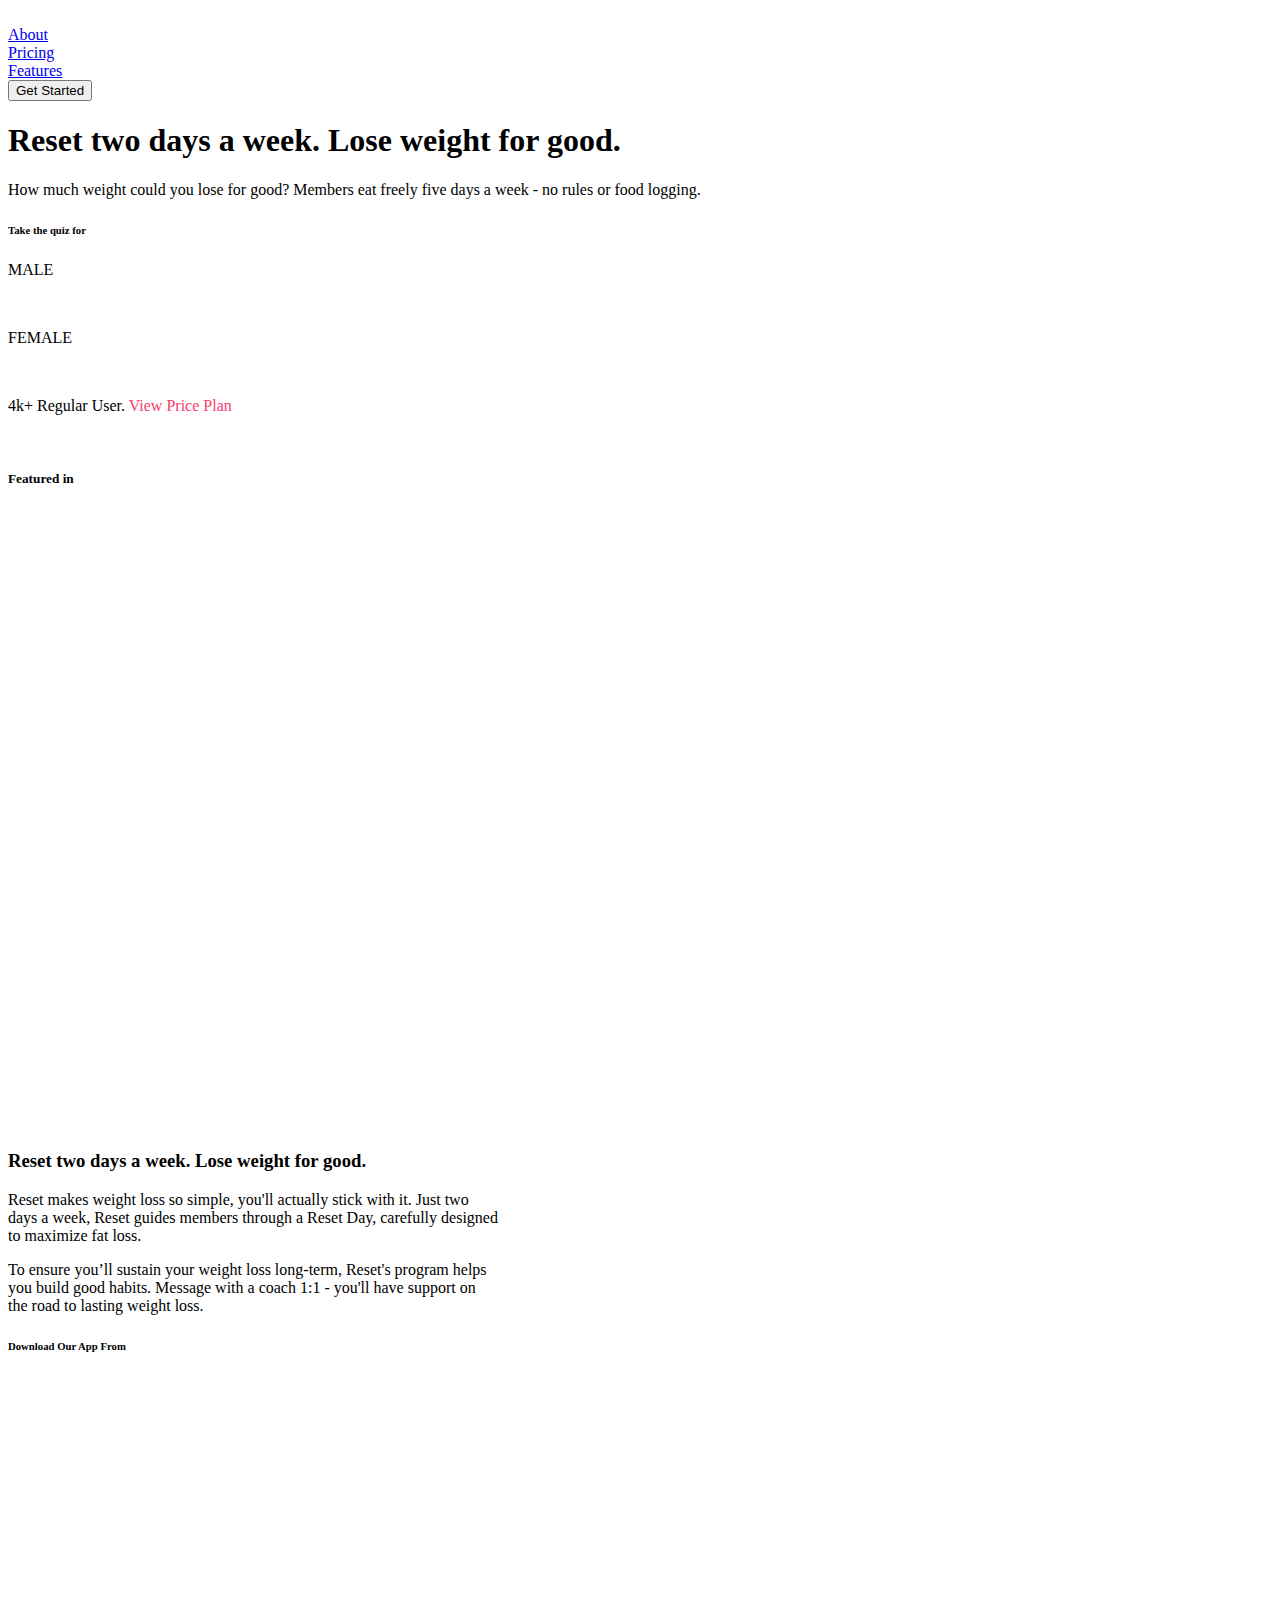
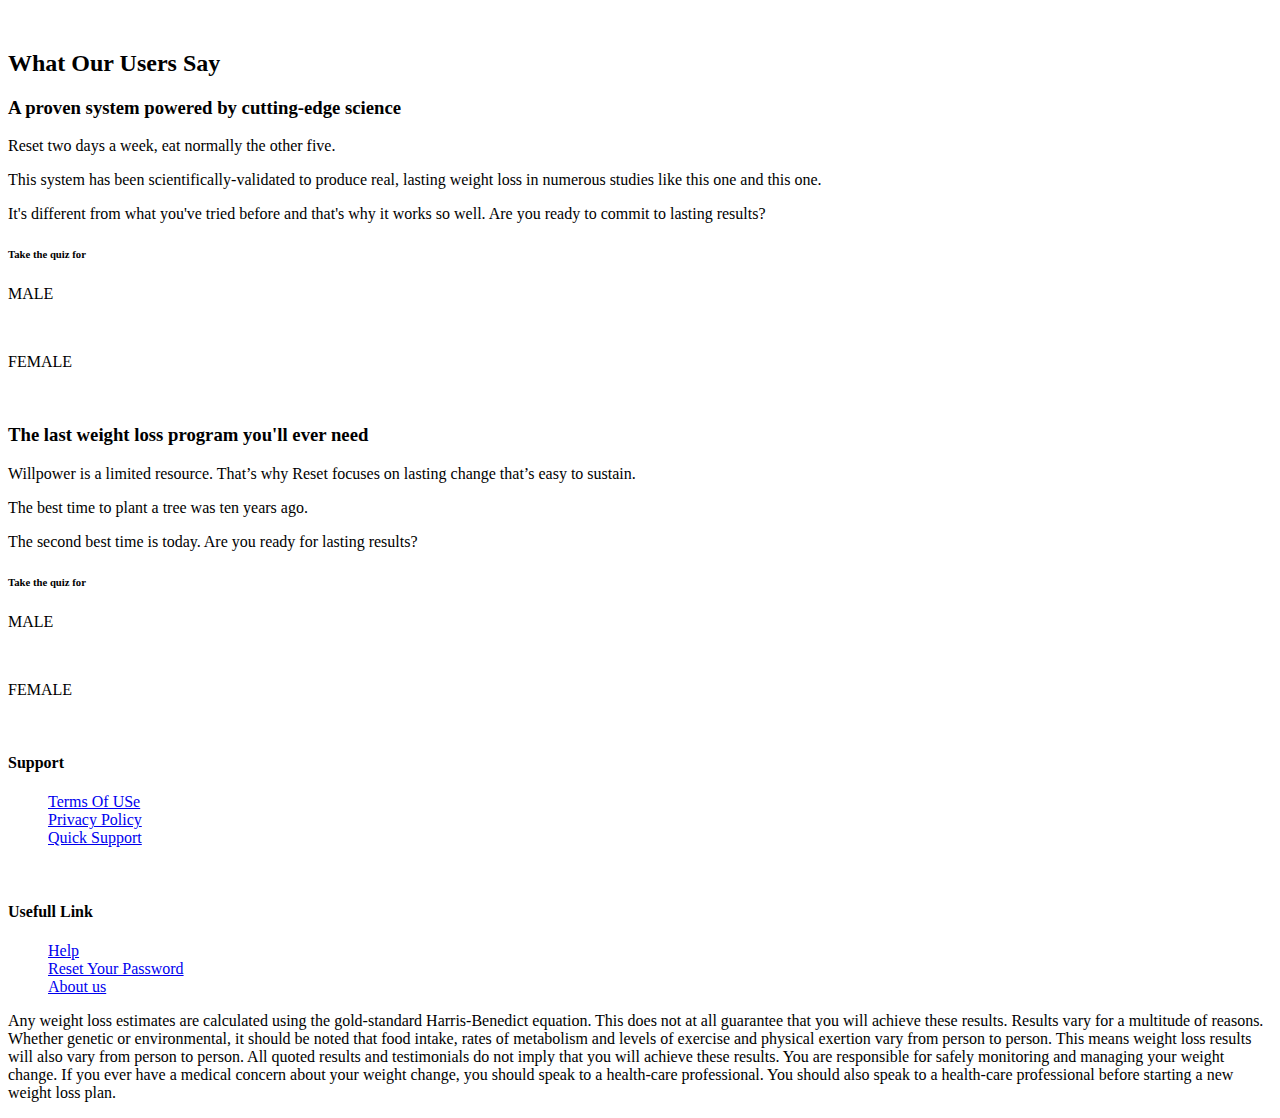
==== index.html @ f55be678 "Add files via upload" ====
<!DOCTYPE html>
<html lang="ru">

<head>
    <meta charset="UTF-8">
    <meta http-equiv="X-UA-Compatible" content="IE=edge">
    <link
    rel="stylesheet"
    href="https://cdnjs.cloudflare.com/ajax/libs/animate.css/4.1.1/animate.min.css"
  />
    <link rel="stylesheet" href="/css/css.css">
    <link rel="preconnect" href="https://fonts.gstatic.com">
    <link
        href="https://fonts.googleapis.com/css2?family=Poppins:ital,wght@0,100;0,200;0,300;0,400;0,500;0,600;0,700;1,100;1,200;1,300;1,400;1,500;1,600;1,700&display=swap"
        rel="stylesheet">
        <link
        rel="stylesheet"
        href="https://cdnjs.cloudflare.com/ajax/libs/animate.css/4.1.1/animate.min.css"
      />
    <meta name="viewport" content="width=device-width, initial-scale=1.0">
    <title>Lose your wieght</title>
</head>

<body>
    <div class="container">
        <header class="header">
            <div class="logo"><img src="/image/logo.png" alt="" width="75px"></div>
            <div class="menu">
                <div id="nav"> <a href="#">About</a></div>
                <div id="nav"> <a href="#">Pricing</a></div>
                <div id="nav"> <a href="#">Features</a></div>

            </div>
            <div>
                <button class="startButton">Get Started</button>
            </div>
        </header>

        <section class="firstSection">
            <div class="text animate__animated animate__fadeInLeft">
                <h1>Reset two days a week.
                    Lose weight for good.</h1>
                <p>How much weight could you lose for good? Members eat freely five days a week - no rules or food
                    logging.</p>
                <h6>Take the quiz for</h6>
                <div class="quizButtons">
                    <div class="maleButton">
                        <div>
                            <p>MALE</p>
                        </div><a href="#"><img src="/image/arrow.png" class="arr" alt=""></a>
                    </div>
                    <div class="femaleButton">
                        <p>FEMALE</p><a href="#"><img src="/image/arrow.png" alt=""></a>
                    </div>
                </div>
                <div class="users" style="display: flex; align-items: center;"><img src="/image/users.png" alt="">
                    <p>4k+ Regular User. <span style="color: #F83D69; cursor: pointer;">View Price Plan</span> </p>
                </div>
            </div>
            <div class="firstImage animate__animated animate__fadeInRight">
                <img src="/image/firstImage.png" alt="">
            </div>
        </section>
        <section class="secondSection">
            <h5>Featured in</h5>

            <img class="animate__animated animate__fadeIn" src="/image/image.png" alt="">

            <div class="content">
                <div class="secondImage animate__animated animate__fadeInLeft" style="width: 560px;
        height: 604px;"></div>
                <div class="secondText animate__animated animate__fadeInRight" style="width: 491px;
        height: 480px;">
                    <h3>Reset two days a week.
                        Lose weight for good.</h3>
                    <p>Reset makes weight loss so simple, you'll actually stick with it. Just two days a week, Reset
                        guides members through a Reset Day, carefully designed to maximize fat loss.</p>
                    <p>To ensure you’ll sustain your weight loss long-term, Reset's program helps you build good habits.
                        Message with a coach 1:1 - you'll have support on the road to lasting weight loss.</p>
                    <h6>Download Our App From</h6>
                    <div class="linksForApps">
                        <a href="#"><img src="/image/appStore.png" alt=""></a>
                        <a href="#"><img src="/image/googlePlay.png" alt=""></a></div>
                </div>

            </div>
        </section>

    </div>
    <section class="sectionThree">
        <div class="container">
            <h2>What Our Users Say</h2>
            <div class="comments">
                <div class="userComment"></div>
                <div class="userComment"></div>
                <div class="userComment"></div>
            </div>
        </div>
    </section>
    <section class="sectionFour">
        <div class="container">
            <div class="info">
                <div class="textInfo">
                    <h3>A proven system powered by cutting-edge science</h3>
                    <p>Reset two days a week, eat normally the other five.</p>
                    <p>This system has been scientifically-validated to produce real, lasting weight loss in numerous
                        studies like this one and this one.</p>
                    <p>It's different from what you've tried before and that's why it works so well. Are you ready to
                        commit to lasting results?</p>
                    <h6>Take the quiz for</h6>
                    <div class="quizButtons">
                        <div class="maleButton">
                            <div>
                                <p>MALE</p>
                            </div><a href="#"><img src="/image/arrow.png" class="arr" alt=""></a>
                        </div>
                        <div class="femaleButton">
                            <p>FEMALE</p><a href="#"><img src="/image/arrow.png" alt=""></a>
                        </div>
                    </div>
                </div>
                <div class="infoImg">

                </div>
            </div>
            <div class="secondInfo">
                <div class="secondInfoImg">

                </div>
                <div class="secondTextInfo">
                    <h3>The last weight loss program you'll ever need</h3>
                    <p>Willpower is a limited resource. That’s why Reset focuses on lasting change that’s easy to
                        sustain.</p>
                    <p>The best time to plant a tree was ten years ago.</p>
                    <p>The second best time is today. Are you ready for lasting results?</p>
                    <h6>Take the quiz for</h6>
                    <div class="quizButtons">
                        <div class="maleButton">
                            <div>
                                <p>MALE</p>
                            </div><a href="#"><img src="/image/arrow.png" class="arr" alt=""></a>
                        </div>
                        <div class="femaleButton">
                            <p>FEMALE</p><a href="#"><img src="/image/arrow.png" alt=""></a>
                        </div>
                    </div>
                </div>
            </div>
        </div>
    </section>
    <footer>
        <div class="container">
            <div class="colums">
                <div class="support">

                    <h4>Support</h4>
                    <ul type="none">
                        <li> <a href="#">Terms Of USe</a></li>
                        <li> <a href="#">Privacy Policy</a></li>
                        <li> <a href="#">Quick Support</a></li>
                    </ul>

                </div>
                <div class="logo">
                    <center>
                        <img src="/image/logo.png" alt=""><img src="/image/image21.png" alt="">
                    </center>
                </div>
                <div class="links">
                    <h4>Usefull Link</h4>
                    <ul type="none">
                        <li> <a href="#">Help</a></li>
                        <li> <a href="#">Reset Your Password</a></li>
                        <li> <a href="#">About us</a></li>
                    </ul>
                </div>
            </div>
            <p id="footer">Any weight loss estimates are calculated using the gold-standard Harris-Benedict equation. This does not at all guarantee that you will achieve these results. Results vary for a multitude of reasons. Whether genetic or environmental, it should be noted that food intake, rates of metabolism and levels of exercise and physical exertion vary from person to person. This means weight loss results will also vary from person to person. All quoted results and testimonials do not imply that you will achieve these results. You are responsible for safely monitoring and managing your weight change. If you ever have a medical concern about your weight change, you should speak to a health-care professional. You should also speak to a health-care professional before starting a new weight loss plan.</p>
        </div>
    </footer>
</body>

</html>
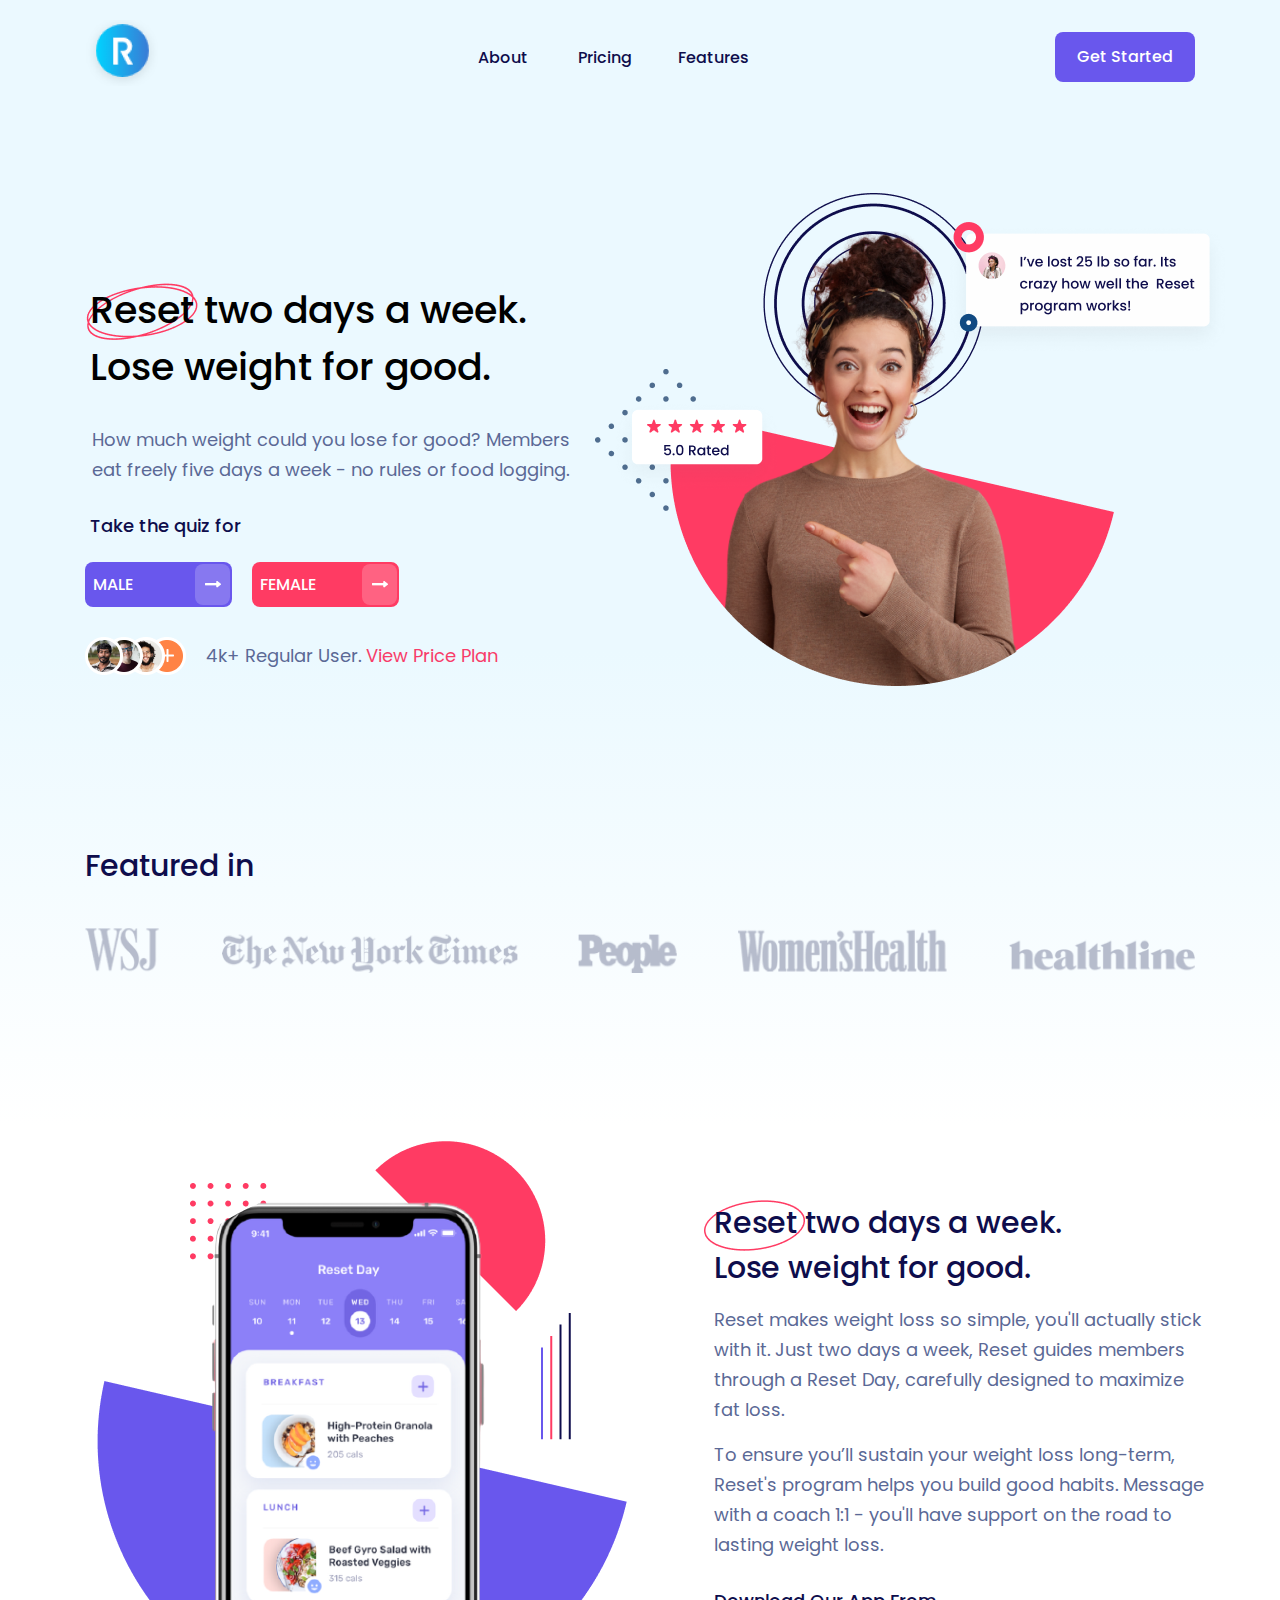
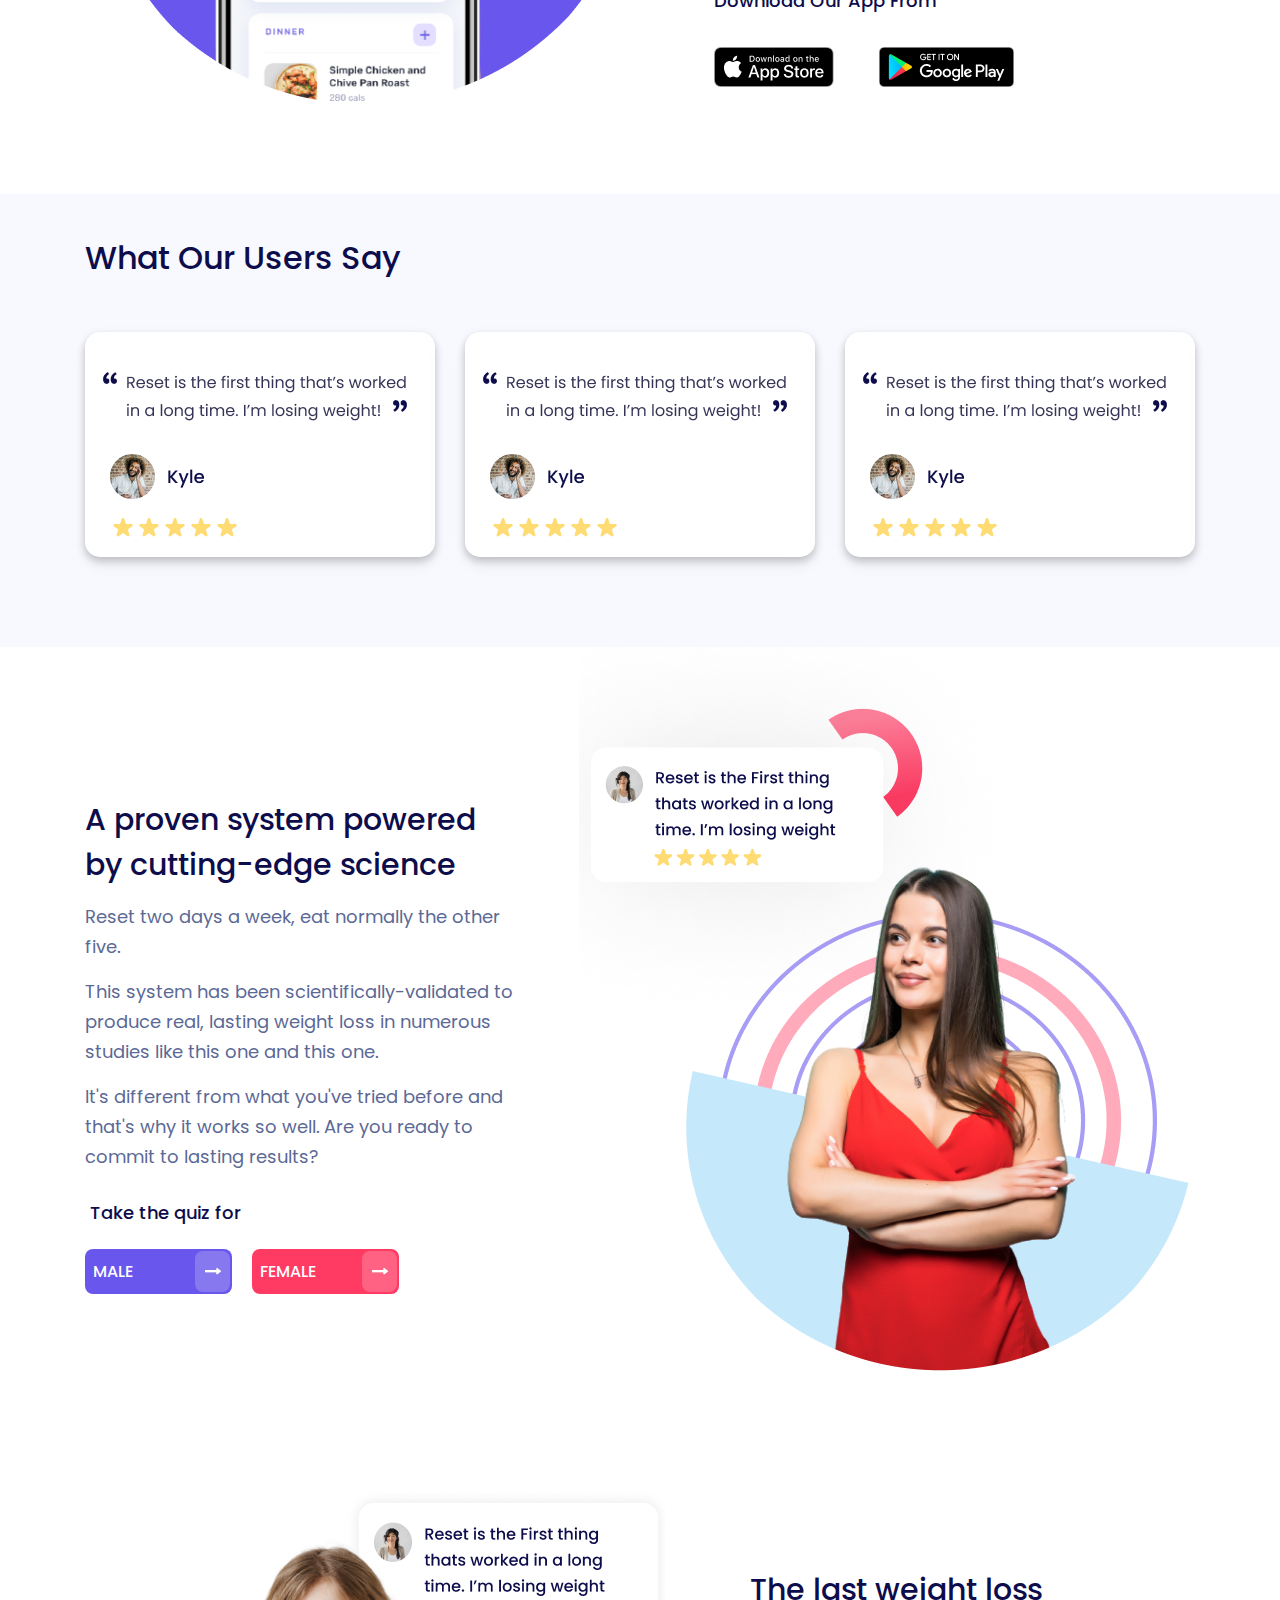
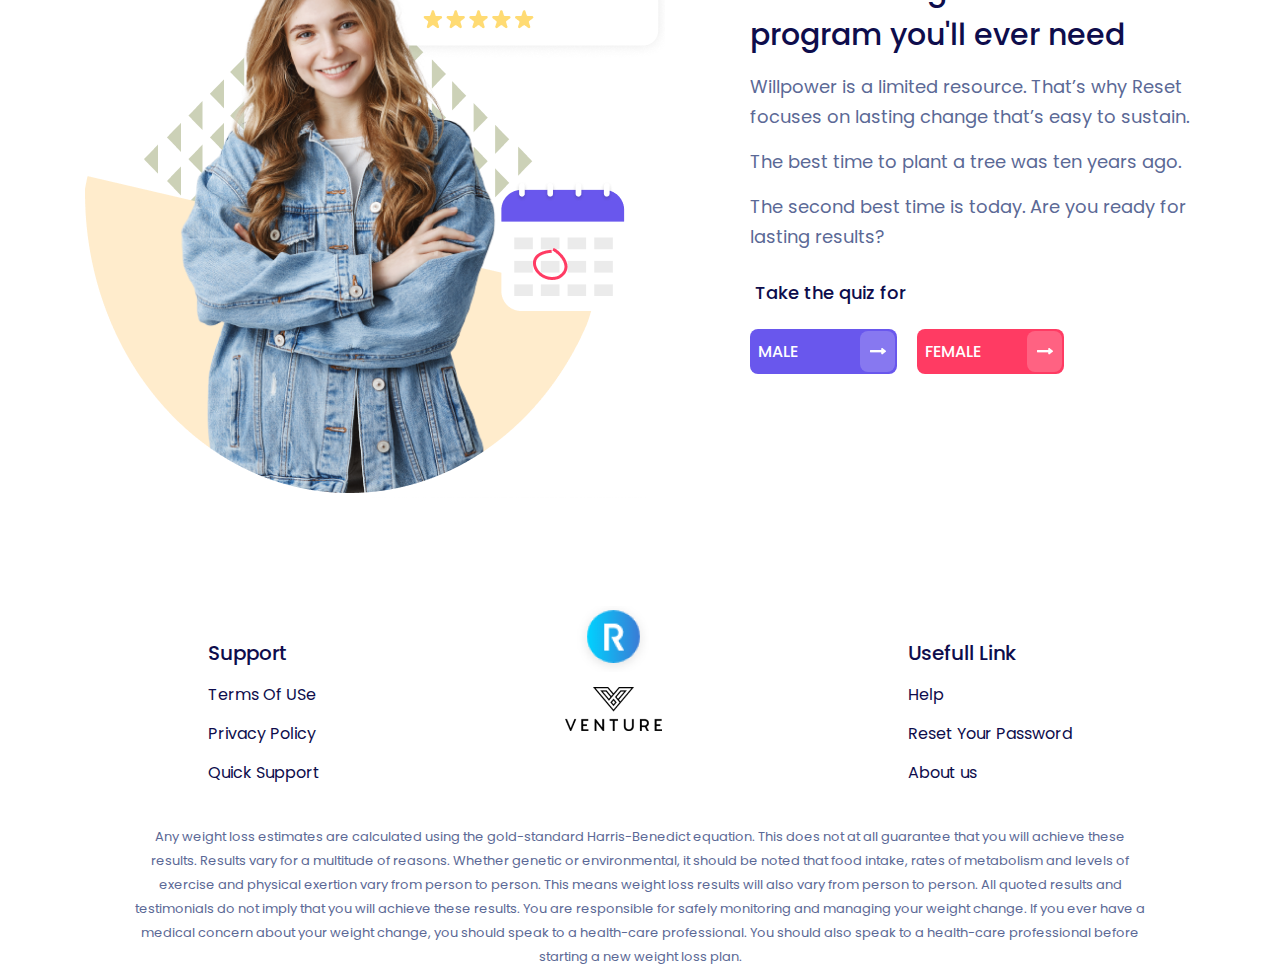
==== commit 07b486b8: "Add files via upload" ====
--- a/index.html
+++ b/index.html
@@ -4,19 +4,12 @@
 <head>
     <meta charset="UTF-8">
     <meta http-equiv="X-UA-Compatible" content="IE=edge">
-    <link
-    rel="stylesheet"
-    href="https://cdnjs.cloudflare.com/ajax/libs/animate.css/4.1.1/animate.min.css"
-  />
-    <link rel="stylesheet" href="/css/css.css">
+    <link rel="stylesheet"   href="https://cdnjs.cloudflare.com/ajax/libs/animate.css/4.1.1/animate.min.css" />
+    <link rel="stylesheet" href="css/css.css">
     <link rel="preconnect" href="https://fonts.gstatic.com">
-    <link
-        href="https://fonts.googleapis.com/css2?family=Poppins:ital,wght@0,100;0,200;0,300;0,400;0,500;0,600;0,700;1,100;1,200;1,300;1,400;1,500;1,600;1,700&display=swap"
+    <link  href="https://fonts.googleapis.com/css2?family=Poppins:ital,wght@0,100;0,200;0,300;0,400;0,500;0,600;0,700;1,100;1,200;1,300;1,400;1,500;1,600;1,700&display=swap"
         rel="stylesheet">
-        <link
-        rel="stylesheet"
-        href="https://cdnjs.cloudflare.com/ajax/libs/animate.css/4.1.1/animate.min.css"
-      />
+        <link   rel="stylesheet"    href="https://cdnjs.cloudflare.com/ajax/libs/animate.css/4.1.1/animate.min.css"    />
     <meta name="viewport" content="width=device-width, initial-scale=1.0">
     <title>Lose your wieght</title>
 </head>
@@ -24,7 +17,7 @@
 <body>
     <div class="container">
         <header class="header">
-            <div class="logo"><img src="/image/logo.png" alt="" width="75px"></div>
+            <div class="logo"><img src="image/logo.png" alt="" width="75px"></div>
             <div class="menu">
                 <div id="nav"> <a href="#">About</a></div>
                 <div id="nav"> <a href="#">Pricing</a></div>
@@ -47,30 +40,28 @@
                     <div class="maleButton">
                         <div>
                             <p>MALE</p>
-                        </div><a href="#"><img src="/image/arrow.png" class="arr" alt=""></a>
+                        </div><a href="#"><img src="image/arrow.png" class="arr" alt=""></a>
                     </div>
                     <div class="femaleButton">
-                        <p>FEMALE</p><a href="#"><img src="/image/arrow.png" alt=""></a>
+                        <p>FEMALE</p><a href="#"><img src="image/arrow.png" alt=""></a>
                     </div>
                 </div>
-                <div class="users" style="display: flex; align-items: center;"><img src="/image/users.png" alt="">
+                <div class="users" style="display: flex; align-items: center;"><img src="image/users.png" alt="">
                     <p>4k+ Regular User. <span style="color: #F83D69; cursor: pointer;">View Price Plan</span> </p>
                 </div>
             </div>
             <div class="firstImage animate__animated animate__fadeInRight">
-                <img src="/image/firstImage.png" alt="">
+                <img src="image/firstImage.png" alt="">
             </div>
         </section>
         <section class="secondSection">
             <h5>Featured in</h5>
 
-            <img class="animate__animated animate__fadeIn" src="/image/image.png" alt="">
+            <img class="animate__animated animate__fadeIn" src="image/image.png" alt="">
 
             <div class="content">
-                <div class="secondImage animate__animated animate__fadeInLeft" style="width: 560px;
-        height: 604px;"></div>
-                <div class="secondText animate__animated animate__fadeInRight" style="width: 491px;
-        height: 480px;">
+                <div class="secondImage animate__animated animate__fadeInLeft" ></div>
+                <div class="secondText animate__animated animate__fadeInRight" >
                     <h3>Reset two days a week.
                         Lose weight for good.</h3>
                     <p>Reset makes weight loss so simple, you'll actually stick with it. Just two days a week, Reset
@@ -79,8 +70,8 @@
                         Message with a coach 1:1 - you'll have support on the road to lasting weight loss.</p>
                     <h6>Download Our App From</h6>
                     <div class="linksForApps">
-                        <a href="#"><img src="/image/appStore.png" alt=""></a>
-                        <a href="#"><img src="/image/googlePlay.png" alt=""></a></div>
+                        <a href="#"><img src="image/appStore.png" alt=""></a>
+                        <a href="#"><img src="image/googlePlay.png" alt=""></a></div>
                 </div>
 
             </div>
@@ -112,10 +103,10 @@
                         <div class="maleButton">
                             <div>
                                 <p>MALE</p>
-                            </div><a href="#"><img src="/image/arrow.png" class="arr" alt=""></a>
+                            </div><a href="#"><img src="image/arrow.png" class="arr" alt=""></a>
                         </div>
                         <div class="femaleButton">
-                            <p>FEMALE</p><a href="#"><img src="/image/arrow.png" alt=""></a>
+                            <p>FEMALE</p><a href="#"><img src="image/arrow.png" alt=""></a>
                         </div>
                     </div>
                 </div>
@@ -138,10 +129,10 @@
                         <div class="maleButton">
                             <div>
                                 <p>MALE</p>
-                            </div><a href="#"><img src="/image/arrow.png" class="arr" alt=""></a>
+                            </div><a href="#"><img src="image/arrow.png" class="arr" alt=""></a>
                         </div>
                         <div class="femaleButton">
-                            <p>FEMALE</p><a href="#"><img src="/image/arrow.png" alt=""></a>
+                            <p>FEMALE</p><a href="#"><img src="image/arrow.png" alt=""></a>
                         </div>
                     </div>
                 </div>
@@ -161,9 +152,9 @@
                     </ul>
 
                 </div>
-                <div class="logo">
+                <div id="logo">
                     <center>
-                        <img src="/image/logo.png" alt=""><img src="/image/image21.png" alt="">
+                        <img src="image/logo.png" alt=""><img src="image/image21.png" alt="">
                     </center>
                 </div>
                 <div class="links">
--- a/css/css.css
+++ b/css/css.css
@@ -0,0 +1,930 @@
+* {
+    margin: 0px;
+    padding: 0px;
+}
+
+body {
+    font-family: 'Poppins', sans-serif;
+    background-repeat: no-repeat;
+    background-size: cover;
+    background: linear-gradient(180deg, #EBF9FF 15.63%, #FFFFFF 27.01%, #FFFFFF 100%);
+}
+
+a {
+    display: block;
+    text-decoration: none;
+}
+
+.container {
+    margin: auto;
+    width: 1110px;
+
+}
+
+/* header */
+
+.header {
+    display: flex;
+    justify-content: space-between;
+    align-items: center;
+    margin-top: 20px;
+}
+
+.startButton {
+    border: 0px;
+    width: 140px;
+    height: 50px;
+    font-family: 'Poppins', sans-serif;
+    font-style: normal;
+    font-weight: 500;
+    font-size: 16px;
+    line-height: 22px;
+    cursor: pointer;
+    background: #6957ED;
+    border-radius: 8px;
+    color: white;
+
+}
+
+.menu {
+    display: flex;
+}
+
+.menu #nav {
+    width: 100px;
+    height: 23px;
+}
+
+.menu a {
+    display: block;
+
+    text-decoration: none;
+    color: #0E0D4C;
+    padding-left: 20px;
+    padding-right: 20px;
+    font-size: 16px;
+    font-style: normal;
+    font-weight: 500;
+    transition: 0.1s ease-in-out;
+}
+
+.menu a:hover {
+    font-size: 18px;
+}
+
+/* firstSection */
+
+.firstSection {
+    display: flex;
+    justify-content: space-between;
+    margin-top: 100px;
+    margin-bottom: 150px;
+}
+
+.text {
+    width: 491px;
+    margin-top: 80px;
+}
+
+.firstImage {
+    width: 600px;
+}
+
+.text h1 {
+    width: 453px;
+    font-weight: 500;
+    font-style: normal;
+    font-size: 38px;
+    line-height: 57px;
+    background-image: url("../image/rombs.png");
+    background-repeat: no-repeat;
+    background-position: 0px 0px;
+    padding-top: 8px;
+    padding-left: 5px;
+}
+
+.text p {
+    width: 486px;
+    font-style: normal;
+    font-weight: normal;
+    font-size: 18px;
+    line-height: 30px;
+    color: #5B6996;
+    padding-left: 7px;
+    margin-top: 30px;
+}
+
+.text h6 {
+    font-style: normal;
+    font-weight: 500;
+    font-size: 18px;
+    line-height: 22px;
+    padding-left: 5px;
+    color: #0E0D4C;
+    margin-top: 30px;
+    margin-bottom: 25px;
+}
+
+
+
+.users {
+    margin-top: 30px;
+}
+
+.users p {
+    margin: 0px;
+    padding: 0px;
+    padding-left: 20px;
+}
+
+/* secondSection */
+
+h5 {
+    font-weight: 500;
+    font-size: 30px;
+    line-height: 45px;
+    /* identical to box height */
+
+
+    color: #0E0D4C;
+    margin-bottom: 40px;
+}
+
+.content {
+    display: flex;
+    justify-content: space-between;
+    margin-top: 120px;
+}
+
+
+.secondImage {
+    background-image: url("../image/phone.png");
+  width: 560px;
+        height: 604px;
+}
+
+.secondText {
+    margin-top: 100px;
+   width: 491px;
+        height: 480px;
+}
+
+.secondText h3 {
+    font-weight: 500;
+    padding-left: 10px;
+    font-size: 30px;
+    line-height: 45px;
+    background-image: url("../image/Ellipse.png");
+    background-repeat: no-repeat;
+    color: #0E0D4C;
+    width: 358px;
+}
+
+.secondText p {
+    width: 491px;
+    font-size: 18px;
+    line-height: 30px;
+    margin-top: 15px;
+    padding-left: 10px;
+
+
+    color: #5B6996;
+}
+
+.secondText h6 {
+    font-style: normal;
+    font-weight: 500;
+    font-size: 18px;
+    line-height: 22px;
+    padding-left: 5px;
+    color: #0E0D4C;
+    margin-top: 30px;
+    margin-bottom: 25px;
+    padding-left: 10px;
+}
+
+.linksForApps {
+    display: flex;
+    padding: 10px;
+    width: 300px;
+    justify-content: space-between;
+}
+
+/* sectionThree */
+
+.sectionThree {
+    margin-top: 90px;
+    height: 453px;
+    background-color: #F7F9FF;
+}
+
+.sectionThree h2 {
+    padding-top: 40px;
+    font-weight: 500;
+    font-size: 32px;
+    line-height: 48px;
+    /* identical to box height */
+
+
+    color: #0E0D4C;
+}
+
+.comments {
+    display: flex;
+    justify-content: space-between;
+}
+
+.userComment {
+    width: 350px;
+    height: 225px;
+    background: #FFFFFF;
+    box-shadow: 0px 10px 20px rgba(198, 198, 198, 0.07);
+    border-radius: 15px;
+    background-image: url("../image/user1.png");
+    background-position: -25px 0px;
+    margin-top: 50px;
+    filter: drop-shadow(0px 4px 4px rgba(0, 0, 0, 0.25));
+}
+
+/* sectionFour */
+
+.info {
+    display: flex;
+}
+
+.textInfo {
+    width: 494px;
+    height: 504px;
+    margin-top: 150px;
+}
+
+.textInfo h3 {
+    width: 435px;
+    font-weight: 500;
+    font-size: 30px;
+    line-height: 45px;
+
+    color: #0E0D4C;
+}
+
+.textInfo p {
+    width: 453px;
+    font-weight: normal;
+    font-size: 18px;
+    line-height: 30px;
+    margin-top: 15px;
+    /* or 167% */
+
+
+    color: #5B6996;
+}
+
+h6 {
+    font-style: normal;
+    font-weight: 500;
+    font-size: 18px;
+    line-height: 22px;
+    padding-left: 5px;
+    color: #0E0D4C;
+    margin-top: 30px;
+    margin-bottom: 25px;
+}
+
+.infoImg {
+    width: 615px;
+    height: 740px;
+    background-image: url("../image/secondImg.png");
+    background-position: -138px -50px;
+
+}
+
+.secondInfo {
+    display: flex;
+    justify-content: space-between;
+    margin-top: 100px;
+}
+
+.secondInfoImg {
+    width: 580px;
+    height: 610.89px;
+    background-image: url("../image/Group1445.png");
+
+}
+
+.secondTextInfo {
+    width: 445px;
+    margin-top: 80px;
+}
+
+.secondTextInfo h3 {
+    width: 399px;
+    font-weight: 500;
+    font-size: 30px;
+    line-height: 45px;
+
+    color: #0E0D4C;
+}
+
+.secondTextInfo p {
+    font-size: 18px;
+    line-height: 30px;
+    /* or 167% */
+
+
+    color: #5B6996;
+    margin-top: 15px;
+}
+
+/* footer */
+
+.colums {
+    display: flex;
+    justify-content: space-around;
+    margin-top: 100px;
+}
+
+h4 {
+    font-weight: 500;
+    font-size: 20px;
+    line-height: 30px;
+    /* identical to box height */
+
+    margin-top: 40px;
+    color: #0E0D4C;
+}
+
+li {
+    margin-top: 15px;
+}
+
+.colums a {
+    font-weight: normal;
+    font-size: 16px;
+    line-height: 24px;
+    /* identical to box height */
+
+
+    color: #0E0D4C;
+}
+
+#logo {
+    width: 97px;
+}
+
+.colums img {
+    margin-top: 8px;
+}
+
+#footer {
+    font-size: 13px;
+    line-height: 24px;
+    /* or 185% */
+    margin: auto;
+    margin-top: 40px;
+    text-align: center;
+    width: 1018px;
+    color: #5B6996;
+}
+
+
+
+@media only screen and (max-width: 400px) {
+
+    .container {
+        width: 100%;
+    }
+
+    .header {
+        display: flex;
+        flex-direction: column;
+        align-items: center;
+        margin-top: 20px;
+    }
+
+    .startButton {
+        margin-top: 20px;
+        border: 0px;
+        width: 240px;
+        height: 80px;
+        font-family: 'Poppins', sans-serif;
+        font-style: normal;
+        font-weight: 500;
+        font-size: 26px;
+        line-height: 22px;
+        cursor: pointer;
+        background: #6957ED;
+        border-radius: 8px;
+        color: white;
+
+    }
+
+    .menu {
+        display: flex;
+        flex-direction: column;
+        align-items: center;
+        width: 100%;
+    }
+
+    .menu #nav {
+
+        width: 100%;
+        height: 60px;
+        text-align: center;
+    }
+
+    .logo img {
+        width: 130px;
+    }
+
+    .menu a {
+        display: block;
+
+        text-decoration: none;
+        color: #0E0D4C;
+
+        font-size: 26px;
+        font-style: normal;
+        font-weight: 500;
+        transition: 0.1s ease-in-out;
+    }
+
+    .menu a:hover {
+        background-color: rgba(0, 0, 0, 0.1);
+        font-size: 30px;
+    }
+
+    /* firstSection */
+
+    .firstSection {
+
+        margin-top: 50px;
+        margin-bottom: 0px;
+    }
+
+    .text {
+        width: 100%;
+        margin-top: 20px;
+    }
+
+    .firstImage {
+        display: none;
+    }
+
+    .text h1 {
+        width: 100%;
+        text-align: center;
+        font-weight: 500;
+        font-style: normal;
+        font-size: 28px;
+        line-height: 57px;
+        background-image: url("../image/rombs.png");
+        background-repeat: no-repeat;
+        background-position: 0px 0px;
+        padding-top: 8px;
+        padding-left: 5px;
+    }
+
+    .text p {
+        width: 100%;
+        text-align: center;
+        font-style: normal;
+        font-weight: normal;
+        font-size: 16px;
+        line-height: 25px;
+        color: #5B6996;
+        padding-left: 0px;
+        margin-top: 10px;
+    }
+
+    .text h6 {
+        font-style: normal;
+        text-align: center;
+        font-weight: 500;
+        font-size: 18px;
+        line-height: 22px;
+        padding-left: 5px;
+        color: #0E0D4C;
+        margin-top: 30px;
+        margin-bottom: 25px;
+    }
+
+
+
+    .users {
+        margin-top: 30px;
+    }
+
+    .users p {
+        font-size: 14px;
+        margin: 0px;
+        padding: 0px;
+        padding-left: 20px;
+    }
+
+
+
+    /* secondSection */
+
+    .secondSection img{
+        display: none;
+    }
+
+    h5 {
+        display: none;
+        font-weight: 500;
+        text-align: center;
+        font-size: 30px;
+        line-height: 45px;
+        /* identical to box height */
+
+
+        color: #0E0D4C;
+        margin-bottom: 0px;
+    }
+
+    .content {
+        display: flex;
+        flex-direction: column;
+        justify-content: space-between;
+        margin-top: 20px;
+    }
+
+
+    .secondImage {
+        display: block;
+        width: 100%;
+        height: 430px;
+        background-size: cover;
+        background-repeat: no-repeat;
+        background-image: url("../image/phone.png");
+    }
+
+    .secondText {
+        margin-top: 40px;
+        width: 100%;
+    }
+
+    .secondText h3 {
+        font-weight: 500;
+        padding-left: 0px;
+        font-size: 30px;
+        line-height: 45px;
+        background-image: url("../image/Ellipse.png");
+        background-repeat: no-repeat;
+        background-position: -15px -0px;
+        color: #0E0D4C;
+        width: 100%;
+    }
+
+    .secondText p {
+        width: 100%;
+        font-size: 15px;
+        line-height: 30px;
+        margin-top: 15px;
+        padding-left: 0px;
+
+
+        color: #5B6996;
+    }
+
+    .secondText h6 {
+        font-style: normal;
+        font-weight: 500;
+        font-size: 18px;
+        line-height: 22px;
+        padding-left: 5px;
+        color: #0E0D4C;
+        margin-top: 30px;
+        margin-bottom: 25px;
+        padding-left: 0px;
+   
+    }
+    .secondSection a img{
+        display: block;
+    }
+
+    .linksForApps {
+        display: flex;
+      
+        padding: 0px;
+        width: 100%;
+        justify-content: space-around;
+    }
+
+    /* sectionThree */
+
+    .sectionThree {
+        margin-top: 90px;
+        height: 963px;
+        background-color: #F7F9FF;
+    }
+
+    .sectionThree h2 {
+        padding-top: 40px;
+        font-weight: 500;
+        font-size: 32px;
+        line-height: 48px;
+        /* identical to box height */
+
+
+        color: #0E0D4C;
+    }
+
+    .comments {
+        display: flex;
+        flex-direction: column;
+        align-items: center;
+    }
+
+    .userComment {
+        width: 350px;
+        height: 225px;
+        background: #FFFFFF;
+        box-shadow: 0px 10px 20px rgba(198, 198, 198, 0.07);
+        border-radius: 15px;
+        background-image: url("../image/user1.png");
+        background-position: -25px 0px;
+        margin-top: 50px;
+        filter: drop-shadow(0px 4px 4px rgba(0, 0, 0, 0.25));
+    }
+
+    /* sectionFour */
+
+    .info {
+        display: flex;
+        flex-direction: column;
+    }
+
+    .textInfo {
+        width: 100%;
+        height: 504px;
+        margin-top: 50px;
+    }
+
+    .textInfo h3 {
+        width:100%;
+        font-weight: 500;
+        font-size: 24px;
+        line-height: 45px;
+        text-align: center;
+
+        color: #0E0D4C;
+    }
+
+    .textInfo p {
+        width: 100%;
+        font-weight: normal;
+        font-size: 15px;
+        line-height: 30px;
+        margin-top: 15px;
+        /* or 167% */
+
+text-align: center;
+        color: #5B6996;
+    }
+
+    h6 {
+        font-style: normal;
+        font-weight: 500;
+        font-size: 18px;
+        line-height: 22px;
+        padding-left: 5px;
+        color: #0E0D4C;
+        margin-top: 30px;
+        margin-bottom: 25px;
+        text-align: center;
+    }
+
+    .infoImg {
+        width: 100%;
+        height: 500px;
+        background-size: cover;
+        background-image: url("../image/secondImg.png");
+        background-position: -100px 0px;
+
+    }
+
+    .secondInfo {
+        display: flex;
+        justify-content: space-between;
+        margin-top: 50px;
+    }
+
+    .secondInfoImg {
+        display: none;
+        width:0px;
+        height: 610.89px;
+        background-image: url("../image/Group1445.png");
+
+    }
+
+    .secondTextInfo {
+        width: 100%;
+        margin-top: 20px;
+    }
+
+    .secondTextInfo h3 {
+        width: 100%;
+        font-weight: 500;
+        font-size: 24px;
+        line-height: 35px;
+
+        color: #0E0D4C;
+    }
+
+    .secondTextInfo p {
+        font-size: 15px;
+        line-height: 25px;
+        /* or 167% */
+
+
+        color: #5B6996;
+        margin-top: 15px;
+    }
+
+    /* footer */
+
+    .colums {
+        display: flex;
+        justify-content: space-around;
+        margin-top: 100px;
+    }
+
+    h4 {
+        font-weight: 500;
+        font-size: 16px;
+        line-height: 30px;
+        /* identical to box height */
+
+        margin-top:20px;
+        color: #0E0D4C;
+    }
+
+    li {
+        margin-top: 15px;
+    }
+
+    .colums a {
+        font-weight: normal;
+        font-size: 12px;
+        line-height: 24px;
+        /* identical to box height */
+
+
+        color: #0E0D4C;
+    }
+
+    #logo img{
+        width: 50px;
+    }
+
+    .colums img {
+        margin-top: 8px;
+    }
+
+    #footer {
+        font-size: 13px;
+        line-height: 24px;
+        /* or 185% */
+        margin: auto;
+        margin-top: 40px;
+        text-align: center;
+        width: 100%;
+        color: #5B6996;
+    }
+
+
+
+
+
+
+
+
+
+
+
+
+
+
+
+
+
+
+    .quizButtons {
+        display: flex;
+        justify-content: space-around;
+        width: 100%;
+    }
+
+
+}
+
+
+
+
+
+
+
+
+
+
+
+
+
+
+
+
+
+
+
+
+
+
+.quizButtons {
+    display: flex;
+    width: 100%;
+}
+
+.maleButton {
+    display: flex;
+    width: 147px;
+    height: 45px;
+    align-items: center;
+    background: #6957ED;
+    border-radius: 8px;
+    justify-content: space-between;
+
+}
+
+.maleButton p {
+    margin: 0px;
+    padding: 0px;
+    font-weight: 500;
+    font-size: 16px;
+    line-height: 24px;
+    color: #FFFFFF;
+    margin-left: 8px;
+    width: 80px;
+
+}
+
+.maleButton a {
+    display: block;
+    display: flex;
+    align-items: center;
+    justify-content: space-around;
+    width: 35px;
+    height: 41px;
+    background: rgba(255, 255, 255, 0.2);
+    border-radius: 8px;
+    margin-right: 2px;
+    transition: 0.2s ease-in-out;
+
+}
+
+.femaleButton {
+    display: flex;
+    width: 147px;
+    height: 45px;
+    align-items: center;
+    background: #FF3B63;
+    border-radius: 8px;
+    justify-content: space-between;
+    margin-left: 20px;
+
+}
+
+.femaleButton p {
+    margin: 0px;
+    padding: 0px;
+    font-weight: 500;
+    font-size: 16px;
+    line-height: 24px;
+    color: #FFFFFF;
+    margin-left: 8px;
+    width: 80px;
+
+}
+
+.femaleButton a {
+    display: block;
+    display: flex;
+    align-items: center;
+    justify-content: space-around;
+    width: 35px;
+    height: 41px;
+    background: rgba(255, 255, 255, 0.2);
+    border-radius: 8px;
+    margin-right: 2px;
+    text-align: center;
+    transition: 0.2s ease-in-out;
+
+}
+
+.femaleButton a:hover {
+    width: 55px;
+}
+
+.maleButton a:hover {
+    width: 55px;
+}